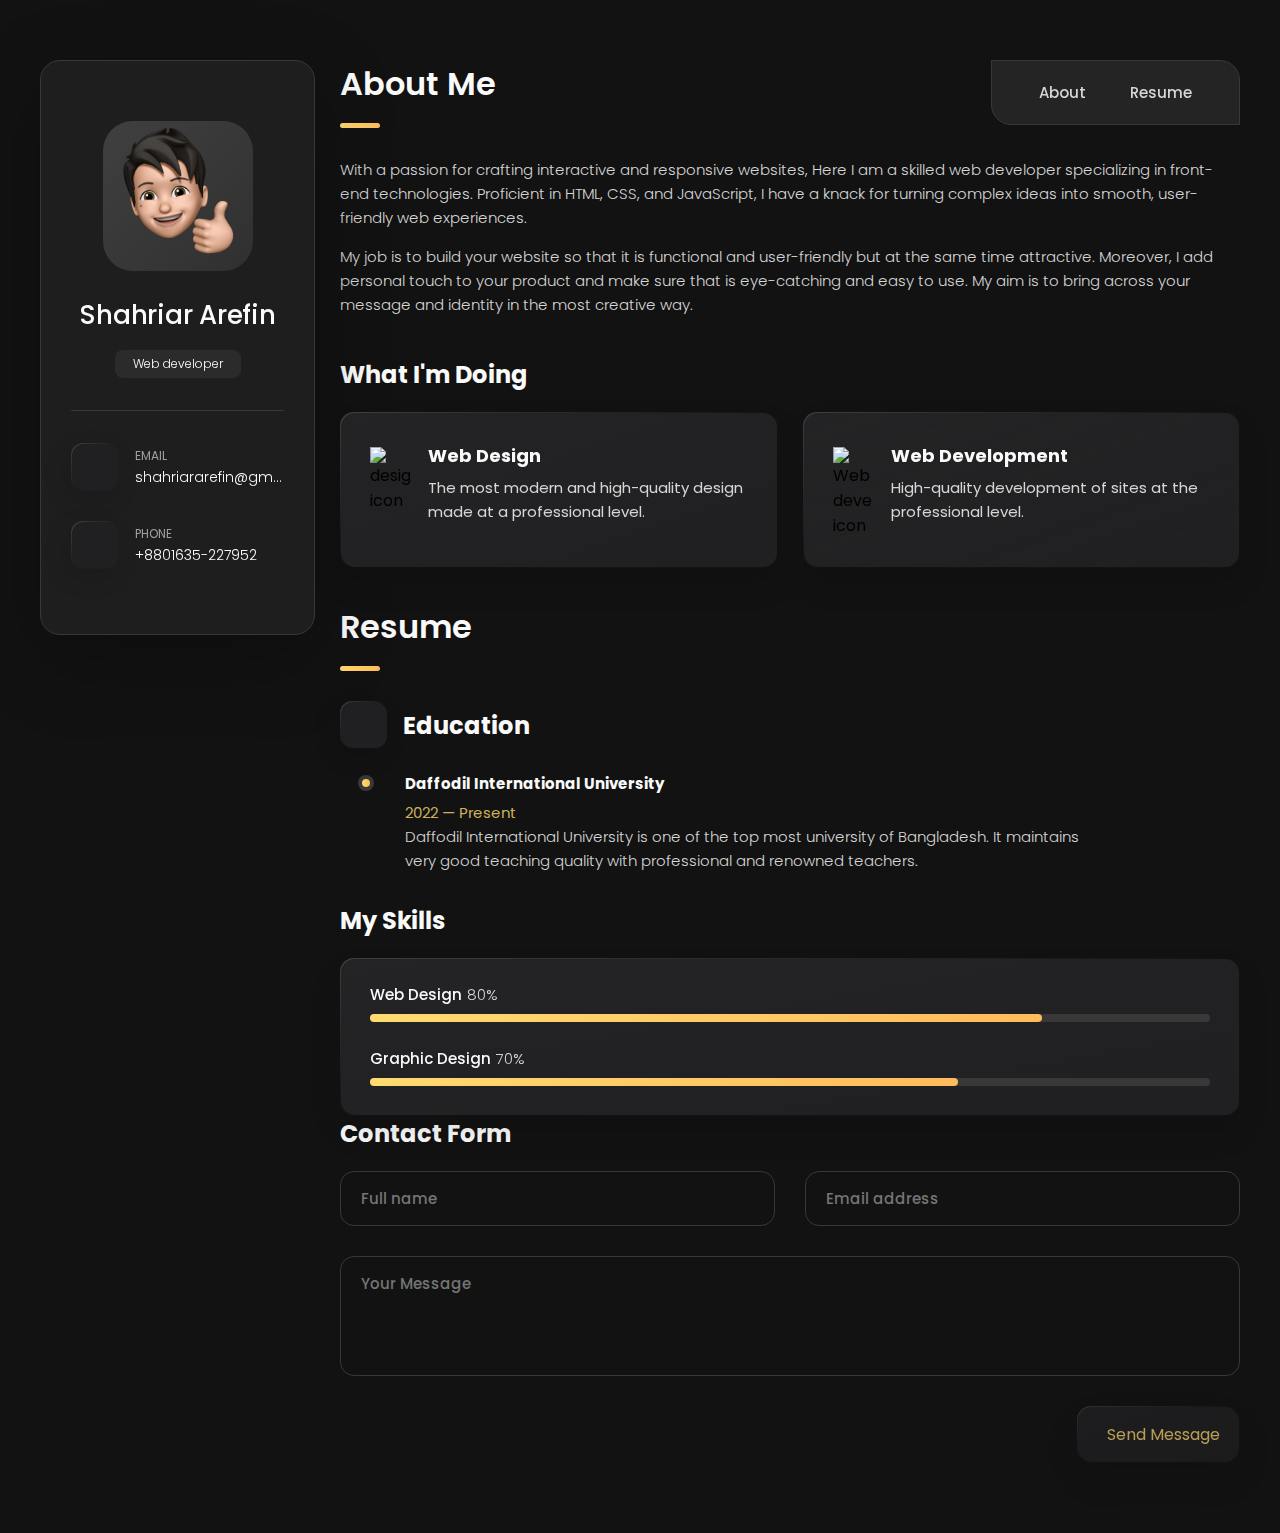
==== index.html @ 4a99fe51 "added buttons" ====
<!DOCTYPE html>
<html lang="en">

<head>
  <meta charset="UTF-8">
  <meta http-equiv="X-UA-Compatible" content="IE=edge">
  <meta name="viewport" content="width=device-width, initial-scale=1.0">
  <title>Shahriar's Portfolio</title>

  <!--
    - favicon
  -->
  <link rel="shortcut icon" href="/assets/images/Image.png" type="image/x-icon">

  <!--
    - custom css link
  -->
  <link rel="stylesheet" href="./assets/css/style.css">

  <!--
    - google font link
  -->
  <link rel="preconnect" href="https://fonts.googleapis.com">
  <link rel="preconnect" href="https://fonts.gstatic.com" crossorigin>
  <link href="https://fonts.googleapis.com/css2?family=Poppins:wght@300;400;500;600&display=swap" rel="stylesheet">
</head>

<body>

  <!--
    - #MAIN
  -->

  <main>

    <!--
      - #SIDEBAR
    -->

    <aside class="sidebar" data-sidebar>

      <div class="sidebar-info">

        <figure class="avatar-box">
          <img src="./assets/images/Image.png" alt="Shahriar" width="80">
        </figure>

        <div class="info-content">
          <h1 class="name" title="Shahriar Arefin">Shahriar Arefin</h1>

          <p class="title">Web developer</p>
        </div>

        <button class="info_more-btn" data-sidebar-btn>
          <span>Show Contacts</span>

          <ion-icon name="chevron-down"></ion-icon>
        </button>

      </div>

      <div class="sidebar-info_more">

        <div class="separator"></div>

        <ul class="contacts-list">

          <li class="contact-item">

            <div class="icon-box">
              <ion-icon name="mail-outline"></ion-icon>
            </div>

            <div class="contact-info">
              <p class="contact-title">Email</p>

              <a href="mailto:shahriararefin@gmail.com" class="contact-link">shahriararefin@gmail.com</a>
            </div>

          </li>

          <li class="contact-item">

            <div class="icon-box">
              <ion-icon name="phone-portrait-outline"></ion-icon>
            </div>

            <div class="contact-info">
              <p class="contact-title">Phone</p>

              <a href="tel:+8801635-227952" class="contact-link">+8801635-227952</a>
            </div>

          </li>
<!-- 
          <li class="contact-item">

            <div class="icon-box">
              <ion-icon name="calendar-outline"></ion-icon>
            </div>

            <div class="contact-info">
              <p class="contact-title">Birthday</p>

              <time datetime="1982-06-23">--- --, ----</time>
            </div>

          </li>

          <li class="contact-item">

            <div class="icon-box">
              <ion-icon name="location-outline"></ion-icon>
            </div>

            <div class="contact-info">
              <p class="contact-title">Location</p>

              <address>Sacramento, California, USA</address>
            </div>

          </li> -->

        </ul>

        <div class="separator"></div>

        <ul class="social-list">

          <li class="social-item">
            <a href="https://www.facebook.com/shahriararefin07" class="social-link">
              <ion-icon name="logo-facebook"></ion-icon>
            </a>
          </li>

          <li class="social-item">
            <a href="https://github.com/shahriararefin" class="social-link">
              <ion-icon name="logo-github"></ion-icon>
            </a>
          </li>

          <li class="social-item">
            <a href="https://www.instagram.com/shahriararefin7/" class="social-link">
              <ion-icon name="logo-instagram"></ion-icon>
            </a>
          </li>

        </ul>

      </div>

    </aside>





    <!--
      - #main-content
    -->

    <div class="main-content">

      <!--
        - #NAVBAR
      -->

      <nav class="navbar">

        <ul class="navbar-list">

          <li class="navbar-item">
            <button class="navbar-link  active" data-nav-link>About</button>
          </li>

          <li class="navbar-item">
            <button class="navbar-link" data-nav-link>Resume</button>
          </li>
<!-- 
          <li class="navbar-item">
            <button class="navbar-link" data-nav-link>Portfolio</button>
          </li> -->
<!-- 
          <li class="navbar-item">
            <button class="navbar-link" data-nav-link>Blog</button>
          </li>

          <li class="navbar-item">
            <button class="navbar-link" data-nav-link>Contact</button>
          </li> -->

        </ul>

      </nav>





      <!--
        - #ABOUT
      -->

      <!-- <article class="about  active" data-page="about"> -->

        <header>
          <h2 class="h2 article-title">About me</h2>
        </header>

        <section class="about-text">
          <p>
            With a passion for crafting interactive and responsive websites, Here I am a skilled web developer 
            specializing in front-end technologies. Proficient in HTML, CSS, and JavaScript, I have a knack for turning complex ideas into smooth, user-friendly web experiences. 
          </p>

          <p>
            My job is to build your website so that it is functional and user-friendly but at the same time attractive.
            Moreover, I
            add personal touch to your product and make sure that is eye-catching and easy to use. My aim is to bring
            across your
            message and identity in the most creative way. 
          </p>
        </section>


        <!--
          - service
        -->

        <section class="service">

          <h3 class="h3 service-title">What i'm doing</h3>

          <ul class="service-list">

            <li class="service-item">

              <div class="service-icon-box">
                <img src="./assets/images/icon-design.svg
                " alt="design icon" width="40">
              </div>

              <div class="service-content-box">
                <h4 class="h4 service-item-title">Web design</h4>

                <p class="service-item-text">
                  The most modern and high-quality design made at a professional level.
                </p>
              </div>

            </li>

            <li class="service-item">

              <div class="service-icon-box">
                <img src="./assets/images/icon-dev.svg" alt="Web development icon" width="40">
              </div>

              <div class="service-content-box">
                <h4 class="h4 service-item-title">Web development</h4>

                <p class="service-item-text">
                  High-quality development of sites at the professional level.
                </p>
              </div>

            </li>
<!-- 
            <li class="service-item">

              <div class="service-icon-box">
                <img src="./assets/images/icon-app.svg" alt="mobile app icon" width="40">
              </div>

              <div class="service-content-box">
                <h4 class="h4 service-item-title">Mobile apps</h4>

                <p class="service-item-text">
                  Professional development of applications for iOS and Android.
                </p>
              </div>

            </li>

            <li class="service-item">

              <div class="service-icon-box">
                <img src="./assets/images/icon-photo.svg" alt="camera icon" width="40">
              </div>

              <div class="service-content-box">
                <h4 class="h4 service-item-title">Photography</h4>

                <p class="service-item-text">
                  I make high-quality photos of any category at a professional level.
                </p>
              </div>

            </li> -->

          </ul>

        </section>


        <!--
          - testimonials
        -->
<!-- 
        <section class="testimonials">

          <h3 class="h3 testimonials-title">Testimonials</h3>

          <ul class="testimonials-list has-scrollbar">

            <li class="testimonials-item">
              <div class="content-card" data-testimonials-item>

                <figure class="testimonials-avatar-box">
                  <img src="./assets/images/avatar-1.png" alt="Daniel lewis" width="60" data-testimonials-avatar>
                </figure>

                <h4 class="h4 testimonials-item-title" data-testimonials-title>Daniel lewis</h4>

                <div class="testimonials-text" data-testimonials-text>
                  <p>
                    Richard was hired to create a corporate identity. We were very pleased with the work done. She has a
                    lot of experience
                    and is very concerned about the needs of client. Lorem ipsum dolor sit amet, ullamcous cididt
                    consectetur adipiscing
                    elit, seds do et eiusmod tempor incididunt ut laborels dolore magnarels alia.
                  </p>
                </div>

              </div>
            </li>

            <li class="testimonials-item">
              <div class="content-card" data-testimonials-item>

                <figure class="testimonials-avatar-box">
                  <img src="./assets/images/avatar-2.png" alt="Jessica miller" width="60" data-testimonials-avatar>
                </figure>

                <h4 class="h4 testimonials-item-title" data-testimonials-title>Jessica miller</h4>

                <div class="testimonials-text" data-testimonials-text>
                  <p>
                    Richard was hired to create a corporate identity. We were very pleased with the work done. She has a
                    lot of experience
                    and is very concerned about the needs of client. Lorem ipsum dolor sit amet, ullamcous cididt
                    consectetur adipiscing
                    elit, seds do et eiusmod tempor incididunt ut laborels dolore magnarels alia.
                  </p>
                </div>

              </div>
            </li>

            <li class="testimonials-item">
              <div class="content-card" data-testimonials-item>

                <figure class="testimonials-avatar-box">
                  <img src="./assets/images/avatar-3.png" alt="Emily evans" width="60" data-testimonials-avatar>
                </figure>

                <h4 class="h4 testimonials-item-title" data-testimonials-title>Emily evans</h4>

                <div class="testimonials-text" data-testimonials-text>
                  <p>
                    Richard was hired to create a corporate identity. We were very pleased with the work done. She has a
                    lot of experience
                    and is very concerned about the needs of client. Lorem ipsum dolor sit amet, ullamcous cididt
                    consectetur adipiscing
                    elit, seds do et eiusmod tempor incididunt ut laborels dolore magnarels alia.
                  </p>
                </div>

              </div>
            </li>

            <li class="testimonials-item">
              <div class="content-card" data-testimonials-item>

                <figure class="testimonials-avatar-box">
                  <img src="./assets/images/avatar-4.png" alt="Henry william" width="60" data-testimonials-avatar>
                </figure>

                <h4 class="h4 testimonials-item-title" data-testimonials-title>Henry william</h4>

                <div class="testimonials-text" data-testimonials-text>
                  <p>
                    Richard was hired to create a corporate identity. We were very pleased with the work done. She has a
                    lot of experience
                    and is very concerned about the needs of client. Lorem ipsum dolor sit amet, ullamcous cididt
                    consectetur adipiscing
                    elit, seds do et eiusmod tempor incididunt ut laborels dolore magnarels alia.
                  </p>
                </div>

              </div>
            </li>

          </ul>

        </section>
 -->

        <!--
          - testimonials modal
        -->
<!-- 
        <div class="modal-container" data-modal-container>

          <div class="overlay" data-overlay></div>

          <section class="testimonials-modal">

            <button class="modal-close-btn" data-modal-close-btn>
              <ion-icon name="close-outline"></ion-icon>
            </button>

            <div class="modal-img-wrapper">
              <figure class="modal-avatar-box">
                <img src="./assets/images/avatar-1.png" alt="Daniel lewis" width="80" data-modal-img>
              </figure>

              <img src="./assets/images/icon-quote.svg" alt="quote icon">
            </div>

            <div class="modal-content">

              <h4 class="h3 modal-title" data-modal-title>Daniel lewis</h4>

              <time datetime="2021-06-14">14 June, 2021</time>

              <div data-modal-text>
                <p>
                  Richard was hired to create a corporate identity. We were very pleased with the work done. She has a
                  lot of experience
                  and is very concerned about the needs of client. Lorem ipsum dolor sit amet, ullamcous cididt
                  consectetur adipiscing
                  elit, seds do et eiusmod tempor incididunt ut laborels dolore magnarels alia.
                </p>
              </div>

            </div>

          </section>

        </div>
 -->

        <!--
          - clients
        -->
<!-- 
        <section class="clients">

          <h3 class="h3 clients-title">Clients</h3>

          <ul class="clients-list has-scrollbar">

            <li class="clients-item">
              <a href="#">
                <img src="./assets/images/logo-1-color.png" alt="client logo">
              </a>
            </li>

            <li class="clients-item">
              <a href="#">
                <img src="./assets/images/logo-2-color.png" alt="client logo">
              </a>
            </li>

            <li class="clients-item">
              <a href="#">
                <img src="./assets/images/logo-3-color.png" alt="client logo">
              </a>
            </li>

            <li class="clients-item">
              <a href="#">
                <img src="./assets/images/logo-4-color.png" alt="client logo">
              </a>
            </li>

            <li class="clients-item">
              <a href="#">
                <img src="./assets/images/logo-5-color.png" alt="client logo">
              </a>
            </li>

            <li class="clients-item">
              <a href="#">
                <img src="./assets/images/logo-6-color.png" alt="client logo">
              </a>
            </li>

          </ul>

        </section> -->

      </article>





      <!--
        - #RESUME
      -->

      <!-- <article class="resume" data-page="resume"> -->

        <header>
          <h2 class="h2 article-title">Resume</h2>
        </header>

        <section class="timeline">

          <div class="title-wrapper">
            <div class="icon-box">
              <ion-icon name="book-outline"></ion-icon>
            </div>

            <h3 class="h3">Education</h3>
          </div>

          <ol class="timeline-list">

            <li class="timeline-item">

              <h4 class="h4 timeline-item-title">Daffodil International University</h4>

              <span>2022 — Present</span>

              <p class="timeline-text">
                Daffodil International University is one of the top most university of Bangladesh. It maintains very good teaching quality with professional and renowned teachers.
              </p>

            </li>
<!-- 
            <li class="timeline-item">

              <h4 class="h4 timeline-item-title">New york academy of art</h4>

              <span>2006 — 2007</span>

              <p class="timeline-text">
                Ratione voluptatem sequi nesciunt, facere quisquams facere menda ossimus, omnis voluptas assumenda est
                omnis..
              </p>

            </li>

            <li class="timeline-item">

              <h4 class="h4 timeline-item-title">High school of art and design</h4>

              <span>2002 — 2004</span>

              <p class="timeline-text">
                Duis aute irure dolor in reprehenderit in voluptate, quila voluptas mag odit aut fugit, sed consequuntur
                magni dolores
                eos.
              </p>

            </li> -->

          </ol>

        </section>
<!-- 
        <section class="timeline">

          <div class="title-wrapper">
            <div class="icon-box">
              <ion-icon name="book-outline"></ion-icon>
            </div>

            <h3 class="h3">Experience</h3>
          </div>

          <ol class="timeline-list">

            <li class="timeline-item">

              <h4 class="h4 timeline-item-title">Web developer</h4>

              <span>2023 — Present</span>

              <p class="timeline-text">
                Nemo enim ipsam voluptatem blanditiis praesentium voluptum delenit atque corrupti, quos dolores et qvuas
                molestias
                exceptur.
              </p>

            </li>

            <li class="timeline-item">

              <h4 class="h4 timeline-item-title">Video Editor</h4>

              <span>2020 — Present</span>

              <p class="timeline-text">
                Nemo enims ipsam voluptatem, blanditiis praesentium voluptum delenit atque corrupti, quos dolores et
                quas molestias
                exceptur.
              </p>

            </li>

            <li class="timeline-item">

              <h4 class="h4 timeline-item-title">Web designer</h4>

              <span>2010 — 2013</span>

              <p class="timeline-text">
                Nemo enims ipsam voluptatem, blanditiis praesentium voluptum delenit atque corrupti, quos dolores et
                quas molestias
                exceptur.
              </p>

            </li>

          </ol>

        </section> -->

        <section class="skill">

          <h3 class="h3 skills-title">My skills</h3>

          <ul class="skills-list content-card">

            <li class="skills-item">

              <div class="title-wrapper">
                <h5 class="h5">Web design</h5>
                <data value="80">80%</data>
              </div>

              <div class="skill-progress-bg">
                <div class="skill-progress-fill" style="width: 80%;"></div>
              </div>

            </li>

            <li class="skills-item">

              <div class="title-wrapper">
                <h5 class="h5">Graphic design</h5>
                <data value="70">70%</data>
              </div>

              <div class="skill-progress-bg">
                <div class="skill-progress-fill" style="width: 70%;"></div>
              </div>

            </li>
<!-- 
            <li class="skills-item">

              <div class="title-wrapper">
                <h5 class="h5">Branding</h5>
                <data value="90">90%</data>
              </div>

              <div class="skill-progress-bg">
                <div class="skill-progress-fill" style="width: 90%;"></div>
              </div>

            </li>

            <li class="skills-item">

              <div class="title-wrapper">
                <h5 class="h5">WordPress</h5>
                <data value="50">50%</data>
              </div>

              <div class="skill-progress-bg">
                <div class="skill-progress-fill" style="width: 50%;"></div>
              </div>

            </li> -->

          </ul>

        </section>

      </article>





      <!--
        - #PORTFOLIO
      -->

      <!-- <article class="portfolio" data-page="portfolio">

        <header>
          <h2 class="h2 article-title">Portfolio</h2>
        </header>

        <section class="projects">

          <ul class="filter-list">

            <li class="filter-item">
              <button class="active" data-filter-btn>All</button>
            </li>

            <li class="filter-item">
              <button data-filter-btn>Web design</button>
            </li>

            <li class="filter-item">
              <button data-filter-btn>Applications</button>
            </li>

            <li class="filter-item">
              <button data-filter-btn>Web development</button>
            </li>

          </ul>

          <div class="filter-select-box">

            <button class="filter-select" data-select>

              <div class="select-value" data-selecct-value>Select category</div>

              <div class="select-icon">
                <ion-icon name="chevron-down"></ion-icon>
              </div>

            </button>

            <ul class="select-list">

              <li class="select-item">
                <button data-select-item>All</button>
              </li>

              <li class="select-item">
                <button data-select-item>Web design</button>
              </li>

              <li class="select-item">
                <button data-select-item>Applications</button>
              </li>

              <li class="select-item">
                <button data-select-item>Web development</button>
              </li>

            </ul>

          </div>

          <ul class="project-list">

            <li class="project-item  active" data-filter-item data-category="web development">
              <a href="#">

                <figure class="project-img">
                  <div class="project-item-icon-box">
                    <ion-icon name="eye-outline"></ion-icon>
                  </div>

                  <img src="./assets/images/project-1.jpg" alt="finance" loading="lazy">
                </figure>

                <h3 class="project-title">Finance</h3>

                <p class="project-category">Web development</p>

              </a>
            </li>

            <li class="project-item  active" data-filter-item data-category="web development">
              <a href="#">

                <figure class="project-img">
                  <div class="project-item-icon-box">
                    <ion-icon name="eye-outline"></ion-icon>
                  </div>

                  <img src="./assets/images/project-2.png" alt="orizon" loading="lazy">
                </figure>

                <h3 class="project-title">Orizon</h3>

                <p class="project-category">Web development</p>

              </a>
            </li>

            <li class="project-item  active" data-filter-item data-category="web design">
              <a href="#">

                <figure class="project-img">
                  <div class="project-item-icon-box">
                    <ion-icon name="eye-outline"></ion-icon>
                  </div>

                  <img src="./assets/images/project-3.jpg" alt="fundo" loading="lazy">
                </figure>

                <h3 class="project-title">Fundo</h3>

                <p class="project-category">Web design</p>

              </a>
            </li>

            <li class="project-item  active" data-filter-item data-category="applications">
              <a href="#">

                <figure class="project-img">
                  <div class="project-item-icon-box">
                    <ion-icon name="eye-outline"></ion-icon>
                  </div>

                  <img src="./assets/images/project-4.png" alt="brawlhalla" loading="lazy">
                </figure>

                <h3 class="project-title">Brawlhalla</h3>

                <p class="project-category">Applications</p>

              </a>
            </li>

            <li class="project-item  active" data-filter-item data-category="web design">
              <a href="#">

                <figure class="project-img">
                  <div class="project-item-icon-box">
                    <ion-icon name="eye-outline"></ion-icon>
                  </div>

                  <img src="./assets/images/project-5.png" alt="dsm." loading="lazy">
                </figure>

                <h3 class="project-title">DSM.</h3>

                <p class="project-category">Web design</p>

              </a>
            </li>

            <li class="project-item  active" data-filter-item data-category="web design">
              <a href="#">

                <figure class="project-img">
                  <div class="project-item-icon-box">
                    <ion-icon name="eye-outline"></ion-icon>
                  </div>

                  <img src="./assets/images/project-6.png" alt="metaspark" loading="lazy">
                </figure>

                <h3 class="project-title">MetaSpark</h3>

                <p class="project-category">Web design</p>

              </a>
            </li>

            <li class="project-item  active" data-filter-item data-category="web development">
              <a href="#">

                <figure class="project-img">
                  <div class="project-item-icon-box">
                    <ion-icon name="eye-outline"></ion-icon>
                  </div>

                  <img src="./assets/images/project-7.png" alt="summary" loading="lazy">
                </figure>

                <h3 class="project-title">Summary</h3>

                <p class="project-category">Web development</p>

              </a>
            </li>

            <li class="project-item  active" data-filter-item data-category="applications">
              <a href="#">

                <figure class="project-img">
                  <div class="project-item-icon-box">
                    <ion-icon name="eye-outline"></ion-icon>
                  </div>

                  <img src="./assets/images/project-8.jpg" alt="task manager" loading="lazy">
                </figure>

                <h3 class="project-title">Task Manager</h3>

                <p class="project-category">Applications</p>

              </a>
            </li>

            <li class="project-item  active" data-filter-item data-category="web development">
              <a href="#">

                <figure class="project-img">
                  <div class="project-item-icon-box">
                    <ion-icon name="eye-outline"></ion-icon>
                  </div>

                  <img src="./assets/images/project-9.png" alt="arrival" loading="lazy">
                </figure>

                <h3 class="project-title">Arrival</h3>

                <p class="project-category">Web development</p>

              </a>
            </li>

          </ul>

        </section>

      </article> -->





      <!--
        - #BLOG
      -->

      <!-- <article class="blog" data-page="blog"> -->

        <!-- <header>
          <h2 class="h2 article-title">Blog</h2>
        </header> -->

        <!-- <section class="blog-posts">

          <ul class="blog-posts-list">

            <li class="blog-post-item">
              <a href="#">

                <figure class="blog-banner-box">
                  <img src="./assets/images/blog-1.jpg" alt="Design conferences in 2022" loading="lazy">
                </figure>

                <div class="blog-content">

                  <div class="blog-meta">
                    <p class="blog-category">Design</p>

                    <span class="dot"></span>

                    <time datetime="2022-02-23">Fab 23, 2022</time>
                  </div>

                  <h3 class="h3 blog-item-title">Design conferences in 2022</h3>

                  <p class="blog-text">
                    Veritatis et quasi architecto beatae vitae dicta sunt, explicabo.
                  </p>

                </div>

              </a>
            </li>

            <li class="blog-post-item">
              <a href="#">

                <figure class="blog-banner-box">
                  <img src="./assets/images/blog-2.jpg" alt="Best fonts every designer" loading="lazy">
                </figure>

                <div class="blog-content">

                  <div class="blog-meta">
                    <p class="blog-category">Design</p>

                    <span class="dot"></span>

                    <time datetime="2022-02-23">Fab 23, 2022</time>
                  </div>

                  <h3 class="h3 blog-item-title">Best fonts every designer</h3>

                  <p class="blog-text">
                    Sed ut perspiciatis, nam libero tempore, cum soluta nobis est eligendi.
                  </p>

                </div>

              </a>
            </li>

            <li class="blog-post-item">
              <a href="#">

                <figure class="blog-banner-box">
                  <img src="./assets/images/blog-3.jpg" alt="Design digest #80" loading="lazy">
                </figure>

                <div class="blog-content">

                  <div class="blog-meta">
                    <p class="blog-category">Design</p>

                    <span class="dot"></span>

                    <time datetime="2022-02-23">Fab 23, 2022</time>
                  </div>

                  <h3 class="h3 blog-item-title">Design digest #80</h3>

                  <p class="blog-text">
                    Excepteur sint occaecat cupidatat no proident, quis nostrum exercitationem ullam corporis suscipit.
                  </p>

                </div>

              </a>
            </li>

            <li class="blog-post-item">
              <a href="#">

                <figure class="blog-banner-box">
                  <img src="./assets/images/blog-4.jpg" alt="UI interactions of the week" loading="lazy">
                </figure>

                <div class="blog-content">

                  <div class="blog-meta">
                    <p class="blog-category">Design</p>

                    <span class="dot"></span>

                    <time datetime="2022-02-23">Fab 23, 2022</time>
                  </div>

                  <h3 class="h3 blog-item-title">UI interactions of the week</h3>

                  <p class="blog-text">
                    Enim ad minim veniam, consectetur adipiscing elit, quis nostrud exercitation ullamco laboris nisi.
                  </p>

                </div>

              </a>
            </li>

            <li class="blog-post-item">
              <a href="#">

                <figure class="blog-banner-box">
                  <img src="./assets/images/blog-5.jpg" alt="The forgotten art of spacing" loading="lazy">
                </figure>

                <div class="blog-content">

                  <div class="blog-meta">
                    <p class="blog-category">Design</p>

                    <span class="dot"></span>

                    <time datetime="2022-02-23">Fab 23, 2022</time>
                  </div>

                  <h3 class="h3 blog-item-title">The forgotten art of spacing</h3>

                  <p class="blog-text">
                    Maxime placeat, sed do eiusmod tempor incididunt ut labore et dolore magna aliqua.
                  </p>

                </div>

              </a>
            </li>

            <li class="blog-post-item">
              <a href="#">

                <figure class="blog-banner-box">
                  <img src="./assets/images/blog-6.jpg" alt="Design digest #79" loading="lazy">
                </figure>

                <div class="blog-content">

                  <div class="blog-meta">
                    <p class="blog-category">Design</p>

                    <span class="dot"></span>

                    <time datetime="2022-02-23">Fab 23, 2022</time>
                  </div>

                  <h3 class="h3 blog-item-title">Design digest #79</h3>

                  <p class="blog-text">
                    Optio cumque nihil impedit uo minus quod maxime placeat, velit esse cillum.
                  </p>

                </div>

              </a>
            </li>

          </ul>

        </section> -->

      <!-- </article> -->





      <!--
        - #CONTACT
      -->

      <!-- <article class="contact" data-page="contact"> -->
      
        <!-- <article class="contact">

        <header>
          <h2 class="h2 article-title">Contact</h2>
        </header> -->

        <!-- <section class="mapbox" data-mapbox> -->
        <!-- <section>
          <figure>
            <iframe
              src="https://www.google.com/maps/embed?pb=!1m18!1m12!1m3!1d199666.5651251294!2d-121.58334177520186!3d38.56165006739519!2m3!1f0!2f0!3f0!3m2!1i1024!2i768!4f13.1!3m3!1m2!1s0x809ac672b28397f9%3A0x921f6aaa74197fdb!2sSacramento%2C%20CA%2C%20USA!5e0!3m2!1sen!2sbd!4v1647608789441!5m2!1sen!2sbd"
              width="400" height="300" loading="lazy"></iframe>
          </figure>
        </section> -->

        <section class="contact-form">

          <h3 class="h3 form-title">Contact Form</h3>

          <!-- <form action="#" class="form" data-form> -->
          <form>

            <div class="input-wrapper">
              <input type="text" name="fullname" class="form-input" placeholder="Full name" required>

              <input type="email" name="email" class="form-input" placeholder="Email address" required >
            </div>

            <textarea name="message" class="form-input" placeholder="Your Message" required></textarea>

            <button class="form-btn" type="submit" disabled data-form-btn>
              <ion-icon name="paper-plane"></ion-icon>
              <span>Send Message</span>
            </button>

          </form>

        </section>

      </article>

    </div>

  </main>






  <!--
    - custom js link
  -->
  <script src="./assets/js/script.js"></script> 

  <!--
    - ionicon link
  -->
  <script type="module" src="https://unpkg.com/ionicons@5.5.2/dist/ionicons/ionicons.esm.js"></script>
  <script nomodule src="https://unpkg.com/ionicons@5.5.2/dist/ionicons/ionicons.js"></script>

</body>

</html>
---- assets/css/style.css ----
/*-----------------------------------*\
  #style.css
\*-----------------------------------*/


/**
 * copyright 2022 @codewithsadee
 */





/*-----------------------------------*\
  #CUSTOM PROPERTY
\*-----------------------------------*/

:root {

  /**
   * colors
   */

  /* gradient */

  --bg-gradient-onyx: linear-gradient(
    to bottom right, 
    hsl(240, 1%, 25%) 3%, 
    hsl(0, 0%, 19%) 97%
  );
  --bg-gradient-jet: linear-gradient(
    to bottom right, 
    hsla(240, 1%, 18%, 0.251) 0%, 
    hsla(240, 2%, 11%, 0) 100%
  ), hsl(240, 2%, 13%);
  --bg-gradient-yellow-1: linear-gradient(
    to bottom right, 
    hsl(45, 100%, 71%) 0%, 
    hsla(36, 100%, 69%, 0) 50%
  );
  --bg-gradient-yellow-2: linear-gradient(
    135deg, 
    hsla(45, 100%, 71%, 0.251) 0%, 
    hsla(35, 100%, 68%, 0) 59.86%
  ), hsl(240, 2%, 13%);
  --border-gradient-onyx: linear-gradient(
    to bottom right, 
    hsl(0, 0%, 25%) 0%, 
    hsla(0, 0%, 25%, 0) 50%
  );
  --text-gradient-yellow: linear-gradient(
    to right, 
    hsl(45, 100%, 72%), 
    hsl(35, 100%, 68%)
  );

  /* solid */

  --jet: hsl(0, 0%, 22%);
  --onyx: hsl(240, 1%, 17%);
  --eerie-black-1: hsl(240, 2%, 13%);
  --eerie-black-2: hsl(240, 2%, 12%);
  --smoky-black: hsl(0, 0%, 7%);
  --white-1: hsl(0, 0%, 100%);
  --white-2: hsl(0, 0%, 98%);
  --orange-yellow-crayola: hsl(45, 100%, 72%);
  --vegas-gold: hsl(45, 54%, 58%);
  --light-gray: hsl(0, 0%, 84%);
  --light-gray-70: hsla(0, 0%, 84%, 0.7);
  --bittersweet-shimmer: hsl(0, 43%, 51%);

  /**
   * typography
   */

  /* font-family */
  --ff-poppins: 'Poppins', sans-serif;

  /* font-size */
  --fs-1: 24px;
  --fs-2: 18px;
  --fs-3: 17px;
  --fs-4: 16px;
  --fs-5: 15px;
  --fs-6: 14px;
  --fs-7: 13px;
  --fs-8: 11px;

  /* font-weight */
  --fw-300: 300;
  --fw-400: 400;
  --fw-500: 500;
  --fw-600: 600;

  /**
   * shadow
   */
  
  --shadow-1: -4px 8px 24px hsla(0, 0%, 0%, 0.25);
  --shadow-2: 0 16px 30px hsla(0, 0%, 0%, 0.25);
  --shadow-3: 0 16px 40px hsla(0, 0%, 0%, 0.25);
  --shadow-4: 0 25px 50px hsla(0, 0%, 0%, 0.15);
  --shadow-5: 0 24px 80px hsla(0, 0%, 0%, 0.25);

  /**
   * transition
   */

  --transition-1: 0.25s ease;
  --transition-2: 0.5s ease-in-out;

}





/*-----------------------------------*\
  #RESET
\*-----------------------------------*/

*, *::before, *::after {
  margin: 0;
  padding: 0;
  box-sizing: border-box;
}

a { text-decoration: none; }

li { list-style: none; }

img, ion-icon, a, button, time, span { display: block; }

button {
  font: inherit;
  background: none;
  border: none;
  text-align: left;
  cursor: pointer;
}

input, textarea {
  display: block;
  width: 100%;
  background: none;
  font: inherit;
}

::selection {
  background: var(--orange-yellow-crayola);
  color: var(--smoky-black);
}

:focus { outline-color: var(--orange-yellow-crayola); }

html { font-family: var(--ff-poppins); }

body { background: var(--smoky-black); }





/*-----------------------------------*\
  #REUSED STYLE
\*-----------------------------------*/

.sidebar,
article {
  background: var(--eerie-black-2);
  border: 1px solid var(--jet);
  border-radius: 20px;
  padding: 15px;
  box-shadow: var(--shadow-1);
  z-index: 1;
}

.separator {
  width: 100%;
  height: 1px;
  background: var(--jet);
  margin: 16px 0;
}

.icon-box {
  position: relative;
  background: var(--border-gradient-onyx);
  width: 30px;
  height: 30px;
  border-radius: 8px;
  display: flex;
  justify-content: center;
  align-items: center;
  font-size: 16px;
  color: var(--orange-yellow-crayola);
  box-shadow: var(--shadow-1);
  z-index: 1;
}

.icon-box::before {
  content: "";
  position: absolute;
  inset: 1px;
  background: var(--eerie-black-1);
  border-radius: inherit;
  z-index: -1;
}

.icon-box ion-icon { --ionicon-stroke-width: 35px; }

article { display: none; }

article.active {
  display: block;
  animation: fade 0.5s ease backwards;
}

@keyframes fade {
  0% { opacity: 0; }
  100% { opacity: 1; }
}

.h2,
.h3,
.h4,
.h5 {
  color: var(--white-2);
  text-transform: capitalize;
}

.h2 { font-size: var(--fs-1); }

.h3 { font-size: var(--fs-2); }

.h4 { font-size: var(--fs-4); }

.h5 {
  font-size: var(--fs-7);
  font-weight: var(--fw-500);
}

.article-title {
  position: relative;
  padding-bottom: 7px;
}

.article-title::after {
  content: "";
  position: absolute;
  bottom: 0;
  left: 0;
  width: 30px;
  height: 3px;
  background: var(--text-gradient-yellow);
  border-radius: 3px;
}

.has-scrollbar::-webkit-scrollbar {
  width: 5px; /* for vertical scrollbar */
  height: 5px; /* for horizontal scrollbar */
}

.has-scrollbar::-webkit-scrollbar-track {
  background: var(--onyx);
  border-radius: 5px;
}

.has-scrollbar::-webkit-scrollbar-thumb {
  background: var(--orange-yellow-crayola);
  border-radius: 5px;
}

.has-scrollbar::-webkit-scrollbar-button { width: 20px; }

.content-card {
  position: relative;
  background: var(--border-gradient-onyx);
  padding: 15px;
  padding-top: 45px;
  border-radius: 14px;
  box-shadow: var(--shadow-2);
  cursor: pointer;
  z-index: 1;
}

.content-card::before {
  content: "";
  position: absolute;
  inset: 1px;
  background: var(--bg-gradient-jet);
  border-radius: inherit;
  z-index: -1;
}





/*-----------------------------------*\
  #MAIN
\*-----------------------------------*/

main {
  margin: 15px 12px;
  margin-bottom: 75px;
  min-width: 259px;
}





/*-----------------------------------*\
  #SIDEBAR
\*-----------------------------------*/

.sidebar {
  margin-bottom: 15px;
  max-height: 112px;
  overflow: hidden;
  transition: var(--transition-2);
}

.sidebar.active { max-height: 405px; }

.sidebar-info {
  position: relative;
  display: flex;
  justify-content: flex-start;
  align-items: center;
  gap: 15px;
}

.avatar-box {
  background: var(--bg-gradient-onyx);
  border-radius: 20px;
}

.info-content .name {
  color: var(--white-2);
  font-size: var(--fs-3);
  font-weight: var(--fw-500);
  letter-spacing: -0.25px;
  margin-bottom: 10px;
}

.info-content .title {
  color: var(--white-1);
  background: var(--onyx);
  font-size: var(--fs-8);
  font-weight: var(--fw-300);
  width: max-content;
  padding: 3px 12px;
  border-radius: 8px;
}

.info_more-btn {
  position: absolute;
  top: -15px;
  right: -15px;
  border-radius: 0 15px;
  font-size: 13px;
  color: var(--orange-yellow-crayola);
  background: var(--border-gradient-onyx);
  padding: 10px;
  box-shadow: var(--shadow-2);
  transition: var(--transition-1);
  z-index: 1;
}

.info_more-btn::before {
  content: "";
  position: absolute;
  inset: 1px;
  border-radius: inherit;
  background: var(--bg-gradient-jet);
  transition: var(--transition-1);
  z-index: -1;
}

.info_more-btn:hover,
.info_more-btn:focus { background: var(--bg-gradient-yellow-1); }

.info_more-btn:hover::before,
.info_more-btn:focus::before { background: var(--bg-gradient-yellow-2); }

.info_more-btn span { display: none; }

.sidebar-info_more {
  opacity: 0;
  visibility: hidden;
  transition: var(--transition-2);
}

.sidebar.active .sidebar-info_more {
  opacity: 1;
  visibility: visible;
}

.contacts-list {
  display: grid;
  grid-template-columns: 1fr;
  gap: 16px;
}

.contact-item {
  min-width: 100%;
  display: flex;
  align-items: center;
  gap: 16px;
}

.contact-info {
  max-width: calc(100% - 46px);
  width: calc(100% - 46px);
}

.contact-title {
  color: var(--light-gray-70);
  font-size: var(--fs-8);
  text-transform: uppercase;
  margin-bottom: 2px;
}

.contact-info :is(.contact-link, time, address) {
  color: var(--white-2);
  font-size: var(--fs-7);
}

.contact-info address { font-style: normal; }

.social-list {
  display: flex;
  justify-content: flex-start;
  align-items: center;
  gap: 15px;
  padding-bottom: 4px;
  padding-left: 7px;
}

.social-item .social-link {
  color: var(--light-gray-70);
  font-size: 18px;
}


.social-item .social-link:hover { color: var(--light-gray); }





/*-----------------------------------*\
  #NAVBAR
\*-----------------------------------*/

.navbar {
  position: fixed;
  bottom: auto;
  left: 0;
  width: 100%;
  background: hsla(240, 1%, 17%, 0.75);
  backdrop-filter: blur(10px);
  border: 1px solid var(--jet);
  border-radius: 12px 12px 0 0;
  box-shadow: var(--shadow-2);
  z-index: 5;
}

.navbar-list {
  display: flex;
  flex-wrap: wrap;
  justify-content: center;
  align-items: center;
  padding: 0 10px;
}

.navbar-link {
  color: var(--light-gray);
  font-size: var(--fs-8);
  padding: 20px 7px;
  transition: color var(--transition-1);
}

.navbar-link:hover,
.navbar-link:focus { color: var(--light-gray-70); }








/*-----------------------------------*\
  #ABOUT
\*-----------------------------------*/

.about .article-title { margin-bottom: 15px; }

.about-text {
  color: var(--light-gray);
  font-size: var(--fs-6);
  font-weight: var(--fw-300);
  line-height: 1.6;
}

.about-text p { margin-bottom: 15px; }



/**
 * #service 
 */

.service { margin-bottom: 35px; }

.service-title { margin-bottom: 20px; }

.service-list {
  display: grid;
  grid-template-columns: 1fr;
  gap: 20px;
}

.service-item {
  position: relative;
  background: var(--border-gradient-onyx);
  padding: 20px;
  border-radius: 14px;
  box-shadow: var(--shadow-2);
  z-index: 1;
}

.service-item::before {
  content: "";
  position: absolute;
  inset: 1px;
  background: var(--bg-gradient-jet);
  border-radius: inherit;
  z-index: -1;
}

.service-icon-box { margin-bottom: 10px; }

.service-icon-box img { margin: auto; }

.service-content-box { text-align: center; }

.service-item-title { margin-bottom: 7px; }

.service-item-text {
  color: var(--light-gray);
  font-size: var(--fs-6);
  font-weight: var(--fw-3);
  line-height: 1.6;
}


/**
 * #testimonials 
 */

.testimonials { margin-bottom: 30px; }

.testimonials-title { margin-bottom: 20px; }

.testimonials-list {
  display: flex;
  justify-content: flex-start;
  align-items: flex-start;
  gap: 15px;
  margin: 0 -15px;
  padding: 25px 15px;
  padding-bottom: 35px;
  overflow-x: auto;
  scroll-behavior: smooth;
  overscroll-behavior-inline: contain;
  scroll-snap-type: inline mandatory;
}

.testimonials-item {
  min-width: 100%;
  scroll-snap-align: center;
}

.testimonials-avatar-box {
  position: absolute;
  top: 0;
  left: 0;
  transform: translate(15px, -25px);
  background: var(--bg-gradient-onyx);
  border-radius: 14px;
  box-shadow: var(--shadow-1);
}

.testimonials-item-title { margin-bottom: 7px; }

.testimonials-text {
  color: var(--light-gray);
  font-size: var(--fs-6);
  font-weight: var(--fw-300);
  line-height: 1.6;
  display: -webkit-box;
  line-clamp: 4;
  -webkit-line-clamp: 4;
  -webkit-box-orient: vertical;
  overflow: hidden;
}


/**
 * #testimonials-modal
 */

.modal-container {
  position: fixed;
  top: 0;
  left: 0;
  width: 100%;
  height: 100%;
  display: flex;
  justify-content: center;
  align-items: center;
  overflow-y: auto;
  overscroll-behavior: contain;
  z-index: 20;
  pointer-events: none;
  visibility: hidden;
}

.modal-container::-webkit-scrollbar { display: none; }

.modal-container.active {
  pointer-events: all;
  visibility: visible;
}

.overlay {
  position: fixed;
  top: 0;
  left: 0;
  width: 100%;
  height: 100vh;
  background: hsl(0, 0%, 5%);
  opacity: 0;
  visibility: hidden;
  pointer-events: none;
  z-index: 1;
  transition: var(--transition-1);
}

.overlay.active {
  opacity: 0.8;
  visibility: visible;
  pointer-events: all;
}

.testimonials-modal {
  background: var(--eerie-black-2);
  position: relative;
  padding: 15px;
  margin: 15px 12px;
  border: 1px solid var(--jet);
  border-radius: 14px;
  box-shadow: var(--shadow-5);
  transform: scale(1.2);
  opacity: 0;
  transition: var(--transition-1);
  z-index: 2;
}

.modal-container.active .testimonials-modal {
  transform: scale(1);
  opacity: 1;
}

.modal-close-btn {
  position: absolute;
  top: 15px;
  right: 15px;
  background: var(--onyx);
  border-radius: 8px;
  width: 32px;
  height: 32px;
  display: flex;
  justify-content: center;
  align-items: center;
  color: var(--white-2);
  font-size: 18px;
  opacity: 0.7;
}

.modal-close-btn:hover,
.modal-close-btn:focus { opacity: 1; }

.modal-close-btn ion-icon { --ionicon-stroke-width: 50px; }

.modal-avatar-box {
  background: var(--bg-gradient-onyx);
  width: max-content;
  border-radius: 14px;
  margin-bottom: 15px;
  box-shadow: var(--shadow-2);
}

.modal-img-wrapper > img { display: none; }

.modal-title { margin-bottom: 4px; }

.modal-content time {
  font-size: var(--fs-6);
  color: var(--light-gray-70);
  font-weight: var(--fw-300);
  margin-bottom: 10px;
}

.modal-content p {
  color: var(--light-gray);
  font-size: var(--fs-6);
  font-weight: var(--fw-300);
  line-height: 1.6;
}


/**
 * #clients 
 */

.clients { margin-bottom: 15px; }

.clients-list {
  display: flex;
  justify-content: flex-start;
  align-items: flex-start;
  gap: 15px;
  margin: 0 -15px;
  padding: 25px;
  padding-bottom: 25px;
  overflow-x: auto;
  scroll-behavior: smooth;
  overscroll-behavior-inline: contain;
  scroll-snap-type: inline mandatory;
  scroll-padding-inline: 25px;
}

.clients-item {
  min-width: 50%;
  scroll-snap-align: start;
}

.clients-item img {
  width: 100%;
  filter: grayscale(1);
  transition: var(--transition-1);
}

.clients-item img:hover { filter: grayscale(0); }





/*-----------------------------------*\
  #RESUME
\*-----------------------------------*/

.article-title { margin-bottom: 30px; }


/**
 * education and experience 
 */

.timeline { margin-bottom: 30px; }

.timeline .title-wrapper {
  display: flex;
  align-items: center;
  gap: 15px;
  margin-bottom: 25px;
}

.timeline-list {
  font-size: var(--fs-6);
  margin-left: 45px;
}

.timeline-item { position: relative; }

.timeline-item:not(:last-child) { margin-bottom: 20px; }

.timeline-item-title {
  font-size: var(--fs-6);
  line-height: 1.3;
  margin-bottom: 7px;
}

.timeline-list span {
  color: var(--vegas-gold);
  font-weight: var(--fw-400);
  line-height: 1.6;
}

.timeline-item:not(:last-child)::before {
  content: "";
  position: absolute;
  top: -25px;
  left: -30px;
  width: 1px;
  height: calc(100% + 50px);
  background: var(--jet);
}

.timeline-item::after {
  content: "";
  position: absolute;
  top: 5px;
  left: -33px;
  height: 6px;
  width: 6px;
  background: var(--text-gradient-yellow);
  border-radius: 50%;
  box-shadow: 0 0 0 4px var(--jet);
}

.timeline-text {
  color: var(--light-gray);
  font-weight: var(--fw-300);
  line-height: 1.6;
}


/**
 * skills 
 */

.skills-title { margin-bottom: 20px; }

.skills-list { padding: 20px; }


.skills-item:not(:last-child) { margin-bottom: 15px; }

.skill .title-wrapper {
  display: flex;
  align-items: center;
  gap: 5px;
  margin-bottom: 8px;
}

.skill .title-wrapper data {
  color: var(--light-gray);
  font-size: var(--fs-7);
  font-weight: var(--fw-300);
}

.skill-progress-bg {
  background: var(--jet);
  width: 100%;
  height: 8px;
  border-radius: 10px;
}

.skill-progress-fill {
  background: var(--text-gradient-yellow);
  height: 100%;
  border-radius: inherit;
}





/*-----------------------------------*\
  #PORTFOLIO
\*-----------------------------------*/

.filter-list { display: none; }

.filter-select-box {
  position: relative;
  margin-bottom: 25px;
}

.filter-select {
  background: var(--eerie-black-2);
  color: var(--light-gray);
  display: flex;
  justify-content: space-between;
  align-items: center;
  width: 100%;
  padding: 12px 16px;
  border: 1px solid var(--jet);
  border-radius: 14px;
  font-size: var(--fs-6);
  font-weight: var(--fw-300);
}

.filter-select.active .select-icon { transform: rotate(0.5turn); }

.select-list {
  background: var(--eerie-black-2);
  position: absolute;
  top: calc(100% + 6px);
  width: 100%;
  padding: 6px;
  border: 1px solid var(--jet);
  border-radius: 14px;
  z-index: 2;
  opacity: 0;
  visibility: hidden;
  pointer-events: none;
  transition: 0.15s ease-in-out;
}

.filter-select.active + .select-list {
  opacity: 1;
  visibility: visible;
  pointer-events: all;
}

.select-item button {
  background: var(--eerie-black-2);
  color: var(--light-gray);
  font-size: var(--fs-6);
  font-weight: var(--fw-300);
  text-transform: capitalize;
  width: 100%;
  padding: 8px 10px;
  border-radius: 8px;
}

.select-item button:hover { --eerie-black-2: hsl(240, 2%, 20%); }

.project-list {
  display: grid;
  grid-template-columns: 1fr;
  gap: 30px;
  margin-bottom: 10px;
}

.project-item { display: none; }

.project-item.active {
  display: block;
  animation: scaleUp 0.25s ease forwards;
}

@keyframes scaleUp {
  0% { transform: scale(0.5); }
  100% { transform: scale(1); }
}

.project-item > a { width: 100%; }

.project-img {
  position: relative;
  width: 100%;
  height: 200px;
  border-radius: 16px;
  overflow: hidden;
  margin-bottom: 15px;
}

.project-img::before {
  content: "";
  position: absolute;
  top: 0;
  left: 0;
  width: 100%;
  height: 100%;
  background: transparent;
  z-index: 1;
  transition: var(--transition-1);
}

.project-item > a:hover .project-img::before { background: hsla(0, 0%, 0%, 0.5); }

.project-item-icon-box {
  --scale: 0.8;

  background: var(--jet);
  color: var(--orange-yellow-crayola);
  position: absolute;
  top: 50%;
  left: 50%;
  transform: translate(-50%, -50%) scale(var(--scale));
  font-size: 20px;
  padding: 18px;
  border-radius: 12px;
  opacity: 0;
  z-index: 1;
  transition: var(--transition-1);
}

.project-item > a:hover .project-item-icon-box {
  --scale: 1;
  opacity: 1;
}

.project-item-icon-box ion-icon { --ionicon-stroke-width: 50px; }

.project-img img {
  width: 100%;
  height: 100%;
  object-fit: cover;
  transition: var(--transition-1);
}

.project-item > a:hover img { transform: scale(1.1); }

.project-title,
.project-category { margin-left: 10px; }

.project-title {
  color: var(--white-2);
  font-size: var(--fs-5);
  font-weight: var(--fw-400);
  text-transform: capitalize;
  line-height: 1.3;
}

.project-category {
  color: var(--light-gray-70);
  font-size: var(--fs-6);
  font-weight: var(--fw-300);
}





/*-----------------------------------*\
  #BLOG
\*-----------------------------------*/

.blog-posts { margin-bottom: 10px; }

.blog-posts-list {
  display: grid;
  grid-template-columns: 1fr;
  gap: 20px;
}

.blog-post-item > a {
  position: relative;
  background: var(--border-gradient-onyx);
  height: 100%;
  box-shadow: var(--shadow-4);
  border-radius: 16px;
  z-index: 1;
}

.blog-post-item > a::before {
  content: "";
  position: absolute;
  inset: 1px;
  border-radius: inherit;
  background: var(--eerie-black-1);
  z-index: -1;
}

.blog-banner-box {
  width: 100%;
  height: 200px;
  border-radius: 12px;
  overflow: hidden;
}

.blog-banner-box img {
  width: 100%;
  height: 100%;
  object-fit: cover;
  transition: var(--transition-1);
}

.blog-post-item > a:hover .blog-banner-box img { transform: scale(1.1); }

.blog-content { padding: 15px; }

.blog-meta {
  display: flex;
  justify-content: flex-start;
  align-items: center;
  gap: 7px;
  margin-bottom: 10px;
}

.blog-meta :is(.blog-category, time) {
  color: var(--light-gray-70);
  font-size: var(--fs-6);
  font-weight: var(--fw-300);
}

.blog-meta .dot {
  background: var(--light-gray-70);
  width: 4px;
  height: 4px;
  border-radius: 4px;
}

.blog-item-title {
  margin-bottom: 10px;
  line-height: 1.3;
  transition: var(--transition-1);
}

.blog-post-item > a:hover .blog-item-title { color: var(--orange-yellow-crayola); }

.blog-text {
  color: var(--light-gray);
  font-size: var(--fs-6);
  font-weight: var(--fw-300);
  line-height: 1.6;
}





/*-----------------------------------*\
  #CONTACT
\*-----------------------------------*/

.mapbox {
  position: relative;
  height: 250px;
  width: 100%;
  border-radius: 16px;
  margin-bottom: 30px;
  border: 1px solid var(--jet);
  overflow: hidden;
}

.mapbox figure { height: 100%; }

.mapbox iframe {
  width: 100%;
  height: 100%;
  border: none;
  filter: grayscale(1) invert(1);
}

.contact-form { margin-bottom: 10px; }

.form-title { margin-bottom: 20px; }

.input-wrapper {
  display: grid;
  grid-template-columns: 1fr;
  gap: 25px;
  margin-bottom: 25px;
}

.form-input {
  color: var(--white-2);
  font-size: var(--fs-6);
  font-weight: var(--fw-400);
  padding: 13px 20px;
  border: 1px solid var(--jet);
  border-radius: 14px;
  outline: none;
}

.form-input::placeholder { font-weight: var(--fw-500); }

.form-input:focus { border-color: var(--orange-yellow-crayola); }

textarea.form-input {
  min-height: 100px;
  height: 120px;
  max-height: 200px;
  resize: vertical;
  margin-bottom: 25px;
}

textarea.form-input::-webkit-resizer { display: none; }

.form-input:focus:invalid { border-color: var(--bittersweet-shimmer); }

.form-btn {
  position: relative;
  width: 100%;
  background: var(--border-gradient-onyx);
  color: var(--orange-yellow-crayola);
  display: flex;
  justify-content: center;
  align-items: center;
  gap: 10px;
  padding: 13px 20px;
  border-radius: 14px;
  font-size: var(--fs-6);
  text-transform: capitalize;
  box-shadow: var(--shadow-3);
  z-index: 1;
  transition: var(--transition-1);
}

.form-btn::before {
  content: "";
  position: absolute;
  inset: 1px;
  background: var(--bg-gradient-jet);
  border-radius: inherit;
  z-index: -1;
  transition: var(--transition-1);
}

.form-btn ion-icon { font-size: 16px; }

.form-btn:hover { background: var(--bg-gradient-yellow-1); }

.form-btn:hover::before { background: var(--bg-gradient-yellow-2); }

.form-btn:disabled {
  opacity: 0.7;
  cursor: not-allowed;
}

.form-btn:disabled:hover { background: var(--border-gradient-onyx); }

.form-btn:disabled:hover::before { background: var(--bg-gradient-jet); }





/*-----------------------------------*\
  #RESPONSIVE
\*-----------------------------------*/

/**
 * responsive larger than 450px screen
 */

@media (min-width: 450px) {

  /**
   * client
   */

  .clients-item { min-width: calc(33.33% - 10px); }



  /**
   * #PORTFOLIO, BLOG 
   */

  .project-img,
  .blog-banner-box { height: auto; }

}





/**
 * responsive larger than 580px screen
 */

@media (min-width: 580px) {

  /**
   * CUSTOM PROPERTY
   */

  :root {

    /**
     * typography
     */

    --fs-1: 32px;
    --fs-2: 24px;
    --fs-3: 26px;
    --fs-4: 18px;
    --fs-6: 15px;
    --fs-7: 15px;
    --fs-8: 12px;

  }



  /**
   * #REUSED STYLE
   */

  .sidebar, article {
    width: 520px;
    margin-inline: auto;
    padding: 30px;
  }

  .article-title {
    font-weight: var(--fw-600);
    padding-bottom: 15px;
  }

  .article-title::after {
    width: 40px;
    height: 5px;
  }

  .icon-box {
    width: 48px;
    height: 48px;
    border-radius: 12px;
    font-size: 18px;
  }



  /**
   * #MAIN
   */

  main {
    margin-top: 60px;
    margin-bottom: 100px;
  }



  /**
   * #SIDEBAR
   */

  .sidebar {
    max-height: 180px;
    margin-bottom: 30px;
  }

  .sidebar.active { max-height: 584px; }

  .sidebar-info { gap: 25px; }

  .avatar-box { border-radius: 30px; }

  .avatar-box img { width: 120px; }

  .info-content .name { margin-bottom: 15px; }

  .info-content .title { padding: 5px 18px; }

  .info_more-btn {
    top: -30px;
    right: -30px;
    padding: 10px 15px;
  }

  .info_more-btn span {
    display: block;
    font-size: var(--fs-8);
  }

  .info_more-btn ion-icon { display: none; }

  .separator { margin: 32px 0; }

  .contacts-list { gap: 20px; }

  .contact-info {
    max-width: calc(100% - 64px);
    width: calc(100% - 64px);
  }



  /**
   * #NAVBAR
   */

  .navbar { 
    border-radius: 20px 20px 0 0;
 
  
  }

  .navbar-list { gap: 20px; }

  .navbar-link { --fs-8: 14px; }



  /**
   * #ABOUT
   */

  .about .article-title { margin-bottom: 20px; }

  .about-text { margin-bottom: 40px; }

  /* service */

  .service-item {
    display: flex;
    justify-content: flex-start;
    align-items: flex-start;
    gap: 18px;
    padding: 30px;
  }

  .service-icon-box {
    margin-bottom: 0;
    margin-top: 5px;
  }

  .service-content-box { text-align: left; }

  /* testimonials */

  .testimonials-title { margin-bottom: 25px; }

  .testimonials-list {
    gap: 30px;
    margin: 0 -30px;
    padding: 30px;
    padding-bottom: 35px;
  }

  .content-card {
    padding: 30px;
    padding-top: 25px;
  }

  .testimonials-avatar-box {
    transform: translate(30px, -30px);
    border-radius: 20px;
  }

  .testimonials-avatar-box img { width: 80px; }

  .testimonials-item-title {
    margin-bottom: 10px;
    margin-left: 95px;
  }

  .testimonials-text {
    line-clamp: 2;
    -webkit-line-clamp: 2;
  }

  /* testimonials modal */

  .modal-container { padding: 20px; }

  .testimonials-modal {
    display: flex;
    justify-content: flex-start;
    align-items: stretch;
    gap: 25px;
    padding: 30px;
    border-radius: 20px;
  }

  .modal-img-wrapper {
    display: flex;
    flex-direction: column;
    align-items: center;
  }

  .modal-avatar-box {
    border-radius: 18px;
    margin-bottom: 0;
  }

  .modal-avatar-box img { width: 65px; }

  .modal-img-wrapper > img {
    display: block;
    flex-grow: 1;
    width: 35px;
  }

  /* clients */

  .clients-list {
    gap: 50px;
    margin: 0 -30px;
    padding: 45px;
    scroll-padding-inline: 45px;
  }

  .clients-item { min-width: calc(33.33% - 35px); }



  /**
   * #RESUME
   */

  .timeline-list { margin-left: 65px; }

  .timeline-item:not(:last-child)::before { left: -40px; }

  .timeline-item::after {
    height: 8px;
    width: 8px;
    left: -43px;
  }

  .skills-item:not(:last-child) { margin-bottom: 25px; }



  /**
   * #PORTFOLIO, BLOG
   */

  .project-img, .blog-banner-box { border-radius: 16px; }

  .blog-posts-list { gap: 30px; }

  .blog-content { padding: 25px; }



  /**
   * #CONTACT
   */

  .mapbox {
    height: 380px;
    border-radius: 18px;
  }

  .input-wrapper {
    gap: 30px;
    margin-bottom: 30px;
  }

  .form-input { padding: 15px 20px; }

  textarea.form-input { margin-bottom: 30px; }

  .form-btn {
    --fs-6: 16px;
    padding: 16px 20px;
  }

  .form-btn ion-icon { font-size: 18px; }

}





/**
 * responsive larger than 768px screen
 */

@media (min-width: 768px) {

  /**
   * REUSED STYLE
   */

  .sidebar, article { width: 700px; }

  .has-scrollbar::-webkit-scrollbar-button { width: 100px; }



  /**
   * SIDEBAR
   */

  .contacts-list {
    grid-template-columns: 1fr 1fr;
    gap: 30px 15px;
  }



  /**
   * NAVBAR
   */

  .navbar-link { --fs-8: 15px; }



  /**
   * ABOUT
   */

  /* testimonials modal */

  .testimonials-modal {
    gap: 35px;
    max-width: 680px;
  }

  .modal-avatar-box img { width: 80px; }



  /**
   * PORTFOLIO
   */

  .article-title { padding-bottom: 20px; }

  .filter-select-box { display: none; }

  .filter-list {
    display: flex;
    justify-content: flex-start;
    align-items: center;
    gap: 25px;
    padding-left: 5px;
    margin-bottom: 30px;
  }

  .filter-item button {
    color: var(--light-gray);
    font-size: var(--fs-5);
    transition: var(--transition-1);
  }

  .filter-item button:hover { color: var(--light-gray-70); }

  .filter-item button.active { color: var(--orange-yellow-crayola); }

  /* portfolio and blog grid */

  .project-list, .blog-posts-list { grid-template-columns: 1fr 1fr; }



  /**
   * CONTACT
   */

  .input-wrapper { grid-template-columns: 1fr 1fr; }

  .form-btn {
    width: max-content;
    margin-left: auto;
  }
  
}





/**
 * responsive larger than 1024px screen
 */

@media (min-width: 1024px) {

  /**
   * CUSTOM PROPERTY
   */

  :root {

    /**
    * shadow
    */

    --shadow-1: -4px 8px 24px hsla(0, 0%, 0%, 0.125);
    --shadow-2: 0 16px 30px hsla(0, 0%, 0%, 0.125);
    --shadow-3: 0 16px 40px hsla(0, 0%, 0%, 0.125);

  }



  /**
   * REUSED STYLE
   */

  .sidebar, article {
    width: 950px;
    box-shadow: var(--shadow-5);
  }



  /**
   * MAIN 
   */

  main { margin-bottom: 60px; }

  .main-content {
    position: relative;
    width: max-content;
    margin: auto;
  }



  /**
   * NAVBAR
   */

  .navbar {
    position: absolute;
    bottom: auto;
    top: 0;
    left: auto;
    right: 0;
    width: max-content;
    border-radius: 0 20px;
    padding: 0 20px;
    box-shadow: none;
  }

  .navbar-list {
    gap: 30px;
    padding: 0 20px;
  }

  .navbar-link { font-weight: var(--fw-500); }



  /**
   * ABOUT
   */

  /* service */

  .service-list {
    grid-template-columns: 1fr 1fr;
    gap: 20px 25px;
  }

  /* testimonials */

  .testimonials-item { min-width: calc(50% - 15px); }

  /* clients */

  .clients-item { min-width: calc(25% - 38px); }



  /**
   * PORTFOLIO
   */

  .project-list { grid-template-columns: repeat(3, 1fr); }



  /**
   * BLOG
   */

  .blog-banner-box { height: 230px; }

}





/**
 * responsive larger than 1250px screen
 */

@media (min-width: 1250px) {

  /**
   * RESET
   */

  body::-webkit-scrollbar { width: 20px; }

  body::-webkit-scrollbar-track { background: var(--smoky-black); }

  body::-webkit-scrollbar-thumb {
    border: 5px solid var(--smoky-black);
    background: hsla(0, 0%, 100%, 0.1);
    border-radius: 20px;
    box-shadow: inset 1px 1px 0 hsla(0, 0%, 100%, 0.11),
                inset -1px -1px 0 hsla(0, 0%, 100%, 0.11);
  }

  body::-webkit-scrollbar-thumb:hover { background: hsla(0, 0%, 100%, 0.15); }

  body::-webkit-scrollbar-button { height: 60px; }



  /**
   * REUSED STYLE
   */

  .sidebar, article { width: auto; }

  article { min-height: 100%; }



  /**
   * MAIN
   */

  main {
    max-width: 1200px;
    margin-inline: auto;
    display: flex;
    justify-content: center;
    align-items: stretch;
    gap: 25px;
  }

  .main-content {
    min-width: 75%;
    width: 75%;
    margin: 0;
  }



  /**
   * SIDEBAR
   */

  .sidebar {
    position: sticky;
    top: 60px;
    max-height: max-content;
    height: 100%;
    margin-bottom: 0;
    padding-top: 60px;
    z-index: 1;
  }

  .sidebar-info { flex-direction: column; }

  .avatar-box img { width: 150px; }

  .info-content .name {
    white-space: nowrap;
    text-align: center;
  }

  .info-content .title { margin: auto; }

  .info_more-btn { display: none; }

  .sidebar-info_more {
    opacity: 1;
    visibility: visible;
  }

  .contacts-list { grid-template-columns: 1fr; }

  .contact-info :is(.contact-link) {
    white-space: nowrap;
    overflow: hidden;
    text-overflow: ellipsis;
  }

  .contact-info :is(.contact-link, time, address) {
    --fs-7: 14px;
    font-weight: var(--fw-300);
  }

  .separator:last-of-type {
    margin: 15px 0;
    opacity: 0;
  }

  .social-list { justify-content: center; }



  /**
	 * RESUME
	 */

  .timeline-text { max-width: 700px; }

}
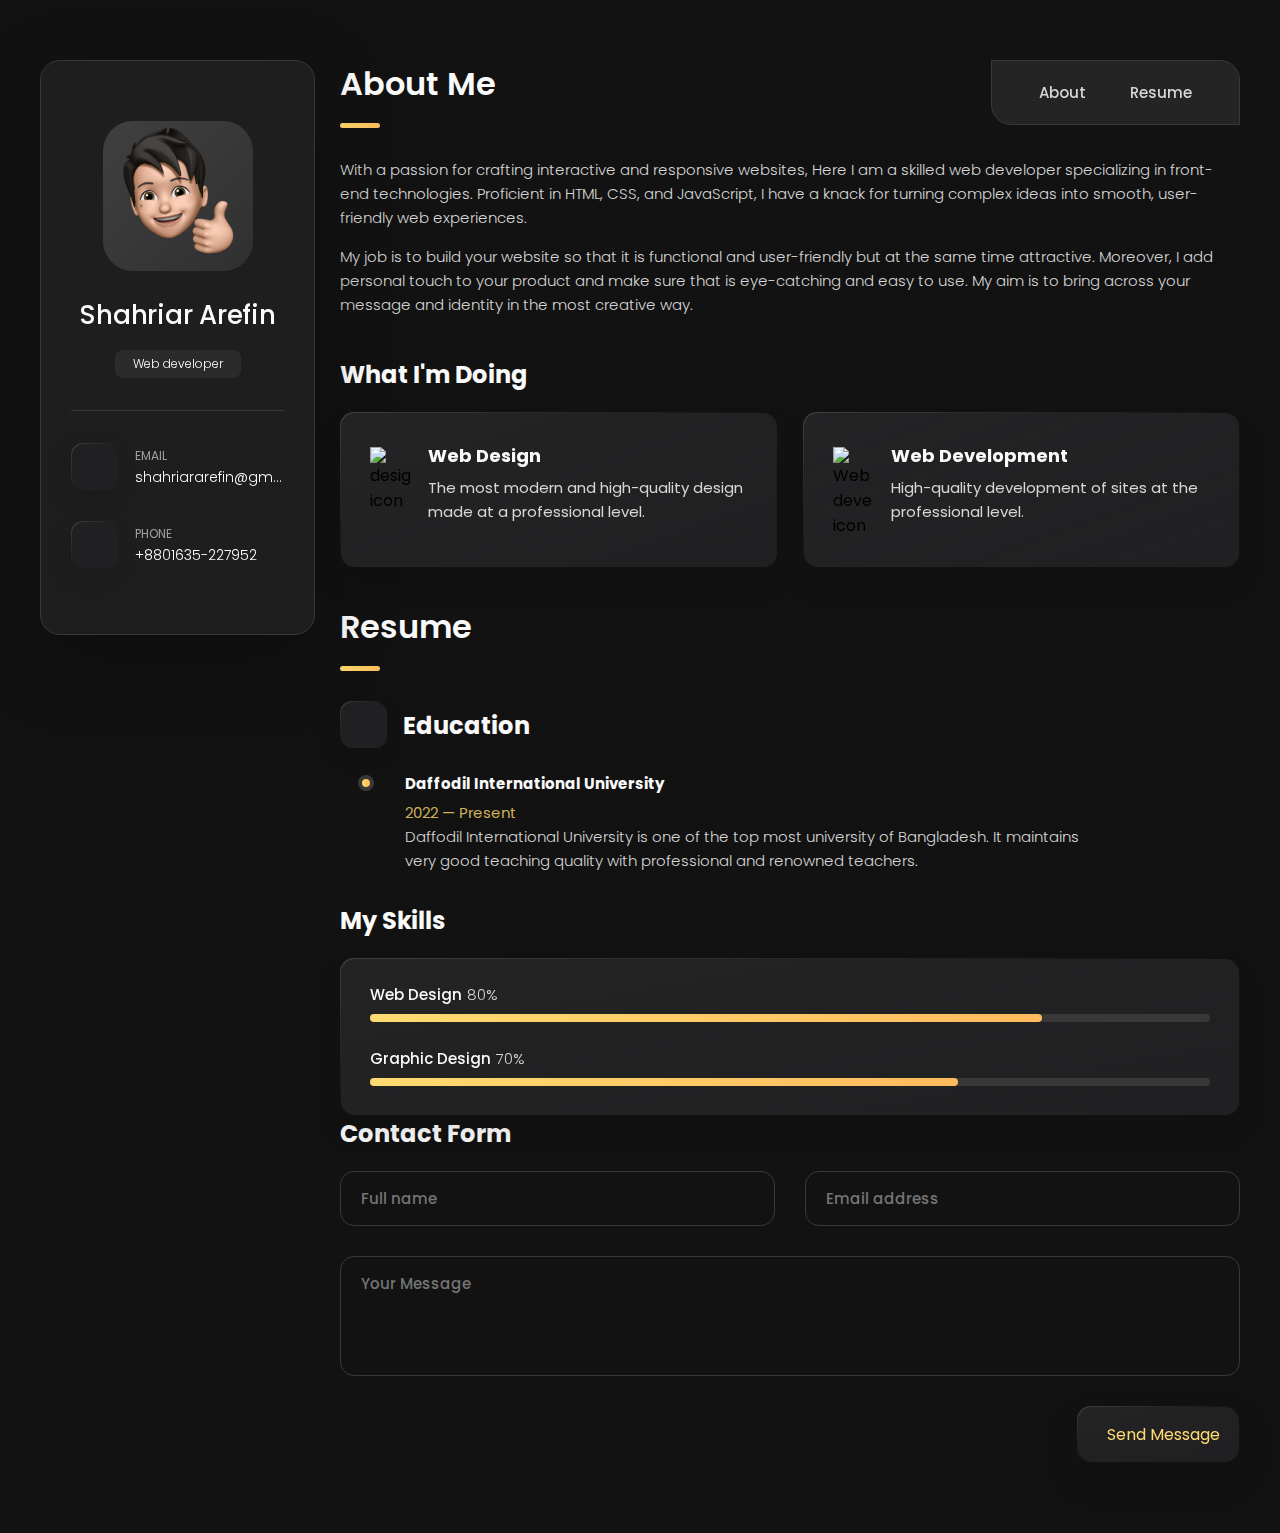
==== commit 0295e635: "." ====
--- a/index.html
+++ b/index.html
@@ -92,34 +92,7 @@
             </div>
 
           </li>
-<!-- 
-          <li class="contact-item">
-
-            <div class="icon-box">
-              <ion-icon name="calendar-outline"></ion-icon>
-            </div>
-
-            <div class="contact-info">
-              <p class="contact-title">Birthday</p>
-
-              <time datetime="1982-06-23">--- --, ----</time>
-            </div>
-
-          </li>
-
-          <li class="contact-item">
-
-            <div class="icon-box">
-              <ion-icon name="location-outline"></ion-icon>
-            </div>
-
-            <div class="contact-info">
-              <p class="contact-title">Location</p>
-
-              <address>Sacramento, California, USA</address>
-            </div>
-
-          </li> -->
+
 
         </ul>
 
@@ -176,18 +149,6 @@
           <li class="navbar-item">
             <button class="navbar-link" data-nav-link>Resume</button>
           </li>
-<!-- 
-          <li class="navbar-item">
-            <button class="navbar-link" data-nav-link>Portfolio</button>
-          </li> -->
-<!-- 
-          <li class="navbar-item">
-            <button class="navbar-link" data-nav-link>Blog</button>
-          </li>
-
-          <li class="navbar-item">
-            <button class="navbar-link" data-nav-link>Contact</button>
-          </li> -->
 
         </ul>
 
@@ -265,242 +226,14 @@
               </div>
 
             </li>
-<!-- 
-            <li class="service-item">
-
-              <div class="service-icon-box">
-                <img src="./assets/images/icon-app.svg" alt="mobile app icon" width="40">
-              </div>
-
-              <div class="service-content-box">
-                <h4 class="h4 service-item-title">Mobile apps</h4>
-
-                <p class="service-item-text">
-                  Professional development of applications for iOS and Android.
-                </p>
-              </div>
-
-            </li>
-
-            <li class="service-item">
-
-              <div class="service-icon-box">
-                <img src="./assets/images/icon-photo.svg" alt="camera icon" width="40">
-              </div>
-
-              <div class="service-content-box">
-                <h4 class="h4 service-item-title">Photography</h4>
-
-                <p class="service-item-text">
-                  I make high-quality photos of any category at a professional level.
-                </p>
-              </div>
-
-            </li> -->
+
 
           </ul>
 
         </section>
 
 
-        <!--
-          - testimonials
-        -->
-<!-- 
-        <section class="testimonials">
-
-          <h3 class="h3 testimonials-title">Testimonials</h3>
-
-          <ul class="testimonials-list has-scrollbar">
-
-            <li class="testimonials-item">
-              <div class="content-card" data-testimonials-item>
-
-                <figure class="testimonials-avatar-box">
-                  <img src="./assets/images/avatar-1.png" alt="Daniel lewis" width="60" data-testimonials-avatar>
-                </figure>
-
-                <h4 class="h4 testimonials-item-title" data-testimonials-title>Daniel lewis</h4>
-
-                <div class="testimonials-text" data-testimonials-text>
-                  <p>
-                    Richard was hired to create a corporate identity. We were very pleased with the work done. She has a
-                    lot of experience
-                    and is very concerned about the needs of client. Lorem ipsum dolor sit amet, ullamcous cididt
-                    consectetur adipiscing
-                    elit, seds do et eiusmod tempor incididunt ut laborels dolore magnarels alia.
-                  </p>
-                </div>
-
-              </div>
-            </li>
-
-            <li class="testimonials-item">
-              <div class="content-card" data-testimonials-item>
-
-                <figure class="testimonials-avatar-box">
-                  <img src="./assets/images/avatar-2.png" alt="Jessica miller" width="60" data-testimonials-avatar>
-                </figure>
-
-                <h4 class="h4 testimonials-item-title" data-testimonials-title>Jessica miller</h4>
-
-                <div class="testimonials-text" data-testimonials-text>
-                  <p>
-                    Richard was hired to create a corporate identity. We were very pleased with the work done. She has a
-                    lot of experience
-                    and is very concerned about the needs of client. Lorem ipsum dolor sit amet, ullamcous cididt
-                    consectetur adipiscing
-                    elit, seds do et eiusmod tempor incididunt ut laborels dolore magnarels alia.
-                  </p>
-                </div>
-
-              </div>
-            </li>
-
-            <li class="testimonials-item">
-              <div class="content-card" data-testimonials-item>
-
-                <figure class="testimonials-avatar-box">
-                  <img src="./assets/images/avatar-3.png" alt="Emily evans" width="60" data-testimonials-avatar>
-                </figure>
-
-                <h4 class="h4 testimonials-item-title" data-testimonials-title>Emily evans</h4>
-
-                <div class="testimonials-text" data-testimonials-text>
-                  <p>
-                    Richard was hired to create a corporate identity. We were very pleased with the work done. She has a
-                    lot of experience
-                    and is very concerned about the needs of client. Lorem ipsum dolor sit amet, ullamcous cididt
-                    consectetur adipiscing
-                    elit, seds do et eiusmod tempor incididunt ut laborels dolore magnarels alia.
-                  </p>
-                </div>
-
-              </div>
-            </li>
-
-            <li class="testimonials-item">
-              <div class="content-card" data-testimonials-item>
-
-                <figure class="testimonials-avatar-box">
-                  <img src="./assets/images/avatar-4.png" alt="Henry william" width="60" data-testimonials-avatar>
-                </figure>
-
-                <h4 class="h4 testimonials-item-title" data-testimonials-title>Henry william</h4>
-
-                <div class="testimonials-text" data-testimonials-text>
-                  <p>
-                    Richard was hired to create a corporate identity. We were very pleased with the work done. She has a
-                    lot of experience
-                    and is very concerned about the needs of client. Lorem ipsum dolor sit amet, ullamcous cididt
-                    consectetur adipiscing
-                    elit, seds do et eiusmod tempor incididunt ut laborels dolore magnarels alia.
-                  </p>
-                </div>
-
-              </div>
-            </li>
-
-          </ul>
-
-        </section>
- -->
-
-        <!--
-          - testimonials modal
-        -->
-<!-- 
-        <div class="modal-container" data-modal-container>
-
-          <div class="overlay" data-overlay></div>
-
-          <section class="testimonials-modal">
-
-            <button class="modal-close-btn" data-modal-close-btn>
-              <ion-icon name="close-outline"></ion-icon>
-            </button>
-
-            <div class="modal-img-wrapper">
-              <figure class="modal-avatar-box">
-                <img src="./assets/images/avatar-1.png" alt="Daniel lewis" width="80" data-modal-img>
-              </figure>
-
-              <img src="./assets/images/icon-quote.svg" alt="quote icon">
-            </div>
-
-            <div class="modal-content">
-
-              <h4 class="h3 modal-title" data-modal-title>Daniel lewis</h4>
-
-              <time datetime="2021-06-14">14 June, 2021</time>
-
-              <div data-modal-text>
-                <p>
-                  Richard was hired to create a corporate identity. We were very pleased with the work done. She has a
-                  lot of experience
-                  and is very concerned about the needs of client. Lorem ipsum dolor sit amet, ullamcous cididt
-                  consectetur adipiscing
-                  elit, seds do et eiusmod tempor incididunt ut laborels dolore magnarels alia.
-                </p>
-              </div>
-
-            </div>
-
-          </section>
-
-        </div>
- -->
-
-        <!--
-          - clients
-        -->
-<!-- 
-        <section class="clients">
-
-          <h3 class="h3 clients-title">Clients</h3>
-
-          <ul class="clients-list has-scrollbar">
-
-            <li class="clients-item">
-              <a href="#">
-                <img src="./assets/images/logo-1-color.png" alt="client logo">
-              </a>
-            </li>
-
-            <li class="clients-item">
-              <a href="#">
-                <img src="./assets/images/logo-2-color.png" alt="client logo">
-              </a>
-            </li>
-
-            <li class="clients-item">
-              <a href="#">
-                <img src="./assets/images/logo-3-color.png" alt="client logo">
-              </a>
-            </li>
-
-            <li class="clients-item">
-              <a href="#">
-                <img src="./assets/images/logo-4-color.png" alt="client logo">
-              </a>
-            </li>
-
-            <li class="clients-item">
-              <a href="#">
-                <img src="./assets/images/logo-5-color.png" alt="client logo">
-              </a>
-            </li>
-
-            <li class="clients-item">
-              <a href="#">
-                <img src="./assets/images/logo-6-color.png" alt="client logo">
-              </a>
-            </li>
-
-          </ul>
-
-        </section> -->
-
+     
       </article>
 
 
@@ -540,95 +273,11 @@
               </p>
 
             </li>
-<!-- 
-            <li class="timeline-item">
-
-              <h4 class="h4 timeline-item-title">New york academy of art</h4>
-
-              <span>2006 — 2007</span>
-
-              <p class="timeline-text">
-                Ratione voluptatem sequi nesciunt, facere quisquams facere menda ossimus, omnis voluptas assumenda est
-                omnis..
-              </p>
-
-            </li>
-
-            <li class="timeline-item">
-
-              <h4 class="h4 timeline-item-title">High school of art and design</h4>
-
-              <span>2002 — 2004</span>
-
-              <p class="timeline-text">
-                Duis aute irure dolor in reprehenderit in voluptate, quila voluptas mag odit aut fugit, sed consequuntur
-                magni dolores
-                eos.
-              </p>
-
-            </li> -->
 
           </ol>
 
         </section>
-<!-- 
-        <section class="timeline">
-
-          <div class="title-wrapper">
-            <div class="icon-box">
-              <ion-icon name="book-outline"></ion-icon>
-            </div>
-
-            <h3 class="h3">Experience</h3>
-          </div>
-
-          <ol class="timeline-list">
-
-            <li class="timeline-item">
-
-              <h4 class="h4 timeline-item-title">Web developer</h4>
-
-              <span>2023 — Present</span>
-
-              <p class="timeline-text">
-                Nemo enim ipsam voluptatem blanditiis praesentium voluptum delenit atque corrupti, quos dolores et qvuas
-                molestias
-                exceptur.
-              </p>
-
-            </li>
-
-            <li class="timeline-item">
-
-              <h4 class="h4 timeline-item-title">Video Editor</h4>
-
-              <span>2020 — Present</span>
-
-              <p class="timeline-text">
-                Nemo enims ipsam voluptatem, blanditiis praesentium voluptum delenit atque corrupti, quos dolores et
-                quas molestias
-                exceptur.
-              </p>
-
-            </li>
-
-            <li class="timeline-item">
-
-              <h4 class="h4 timeline-item-title">Web designer</h4>
-
-              <span>2010 — 2013</span>
-
-              <p class="timeline-text">
-                Nemo enims ipsam voluptatem, blanditiis praesentium voluptum delenit atque corrupti, quos dolores et
-                quas molestias
-                exceptur.
-              </p>
-
-            </li>
-
-          </ol>
-
-        </section> -->
+
 
         <section class="skill">
 
@@ -661,32 +310,6 @@
               </div>
 
             </li>
-<!-- 
-            <li class="skills-item">
-
-              <div class="title-wrapper">
-                <h5 class="h5">Branding</h5>
-                <data value="90">90%</data>
-              </div>
-
-              <div class="skill-progress-bg">
-                <div class="skill-progress-fill" style="width: 90%;"></div>
-              </div>
-
-            </li>
-
-            <li class="skills-item">
-
-              <div class="title-wrapper">
-                <h5 class="h5">WordPress</h5>
-                <data value="50">50%</data>
-              </div>
-
-              <div class="skill-progress-bg">
-                <div class="skill-progress-fill" style="width: 50%;"></div>
-              </div>
-
-            </li> -->
 
           </ul>
 
@@ -698,458 +321,6 @@
 
 
 
-      <!--
-        - #PORTFOLIO
-      -->
-
-      <!-- <article class="portfolio" data-page="portfolio">
-
-        <header>
-          <h2 class="h2 article-title">Portfolio</h2>
-        </header>
-
-        <section class="projects">
-
-          <ul class="filter-list">
-
-            <li class="filter-item">
-              <button class="active" data-filter-btn>All</button>
-            </li>
-
-            <li class="filter-item">
-              <button data-filter-btn>Web design</button>
-            </li>
-
-            <li class="filter-item">
-              <button data-filter-btn>Applications</button>
-            </li>
-
-            <li class="filter-item">
-              <button data-filter-btn>Web development</button>
-            </li>
-
-          </ul>
-
-          <div class="filter-select-box">
-
-            <button class="filter-select" data-select>
-
-              <div class="select-value" data-selecct-value>Select category</div>
-
-              <div class="select-icon">
-                <ion-icon name="chevron-down"></ion-icon>
-              </div>
-
-            </button>
-
-            <ul class="select-list">
-
-              <li class="select-item">
-                <button data-select-item>All</button>
-              </li>
-
-              <li class="select-item">
-                <button data-select-item>Web design</button>
-              </li>
-
-              <li class="select-item">
-                <button data-select-item>Applications</button>
-              </li>
-
-              <li class="select-item">
-                <button data-select-item>Web development</button>
-              </li>
-
-            </ul>
-
-          </div>
-
-          <ul class="project-list">
-
-            <li class="project-item  active" data-filter-item data-category="web development">
-              <a href="#">
-
-                <figure class="project-img">
-                  <div class="project-item-icon-box">
-                    <ion-icon name="eye-outline"></ion-icon>
-                  </div>
-
-                  <img src="./assets/images/project-1.jpg" alt="finance" loading="lazy">
-                </figure>
-
-                <h3 class="project-title">Finance</h3>
-
-                <p class="project-category">Web development</p>
-
-              </a>
-            </li>
-
-            <li class="project-item  active" data-filter-item data-category="web development">
-              <a href="#">
-
-                <figure class="project-img">
-                  <div class="project-item-icon-box">
-                    <ion-icon name="eye-outline"></ion-icon>
-                  </div>
-
-                  <img src="./assets/images/project-2.png" alt="orizon" loading="lazy">
-                </figure>
-
-                <h3 class="project-title">Orizon</h3>
-
-                <p class="project-category">Web development</p>
-
-              </a>
-            </li>
-
-            <li class="project-item  active" data-filter-item data-category="web design">
-              <a href="#">
-
-                <figure class="project-img">
-                  <div class="project-item-icon-box">
-                    <ion-icon name="eye-outline"></ion-icon>
-                  </div>
-
-                  <img src="./assets/images/project-3.jpg" alt="fundo" loading="lazy">
-                </figure>
-
-                <h3 class="project-title">Fundo</h3>
-
-                <p class="project-category">Web design</p>
-
-              </a>
-            </li>
-
-            <li class="project-item  active" data-filter-item data-category="applications">
-              <a href="#">
-
-                <figure class="project-img">
-                  <div class="project-item-icon-box">
-                    <ion-icon name="eye-outline"></ion-icon>
-                  </div>
-
-                  <img src="./assets/images/project-4.png" alt="brawlhalla" loading="lazy">
-                </figure>
-
-                <h3 class="project-title">Brawlhalla</h3>
-
-                <p class="project-category">Applications</p>
-
-              </a>
-            </li>
-
-            <li class="project-item  active" data-filter-item data-category="web design">
-              <a href="#">
-
-                <figure class="project-img">
-                  <div class="project-item-icon-box">
-                    <ion-icon name="eye-outline"></ion-icon>
-                  </div>
-
-                  <img src="./assets/images/project-5.png" alt="dsm." loading="lazy">
-                </figure>
-
-                <h3 class="project-title">DSM.</h3>
-
-                <p class="project-category">Web design</p>
-
-              </a>
-            </li>
-
-            <li class="project-item  active" data-filter-item data-category="web design">
-              <a href="#">
-
-                <figure class="project-img">
-                  <div class="project-item-icon-box">
-                    <ion-icon name="eye-outline"></ion-icon>
-                  </div>
-
-                  <img src="./assets/images/project-6.png" alt="metaspark" loading="lazy">
-                </figure>
-
-                <h3 class="project-title">MetaSpark</h3>
-
-                <p class="project-category">Web design</p>
-
-              </a>
-            </li>
-
-            <li class="project-item  active" data-filter-item data-category="web development">
-              <a href="#">
-
-                <figure class="project-img">
-                  <div class="project-item-icon-box">
-                    <ion-icon name="eye-outline"></ion-icon>
-                  </div>
-
-                  <img src="./assets/images/project-7.png" alt="summary" loading="lazy">
-                </figure>
-
-                <h3 class="project-title">Summary</h3>
-
-                <p class="project-category">Web development</p>
-
-              </a>
-            </li>
-
-            <li class="project-item  active" data-filter-item data-category="applications">
-              <a href="#">
-
-                <figure class="project-img">
-                  <div class="project-item-icon-box">
-                    <ion-icon name="eye-outline"></ion-icon>
-                  </div>
-
-                  <img src="./assets/images/project-8.jpg" alt="task manager" loading="lazy">
-                </figure>
-
-                <h3 class="project-title">Task Manager</h3>
-
-                <p class="project-category">Applications</p>
-
-              </a>
-            </li>
-
-            <li class="project-item  active" data-filter-item data-category="web development">
-              <a href="#">
-
-                <figure class="project-img">
-                  <div class="project-item-icon-box">
-                    <ion-icon name="eye-outline"></ion-icon>
-                  </div>
-
-                  <img src="./assets/images/project-9.png" alt="arrival" loading="lazy">
-                </figure>
-
-                <h3 class="project-title">Arrival</h3>
-
-                <p class="project-category">Web development</p>
-
-              </a>
-            </li>
-
-          </ul>
-
-        </section>
-
-      </article> -->
-
-
-
-
-
-      <!--
-        - #BLOG
-      -->
-
-      <!-- <article class="blog" data-page="blog"> -->
-
-        <!-- <header>
-          <h2 class="h2 article-title">Blog</h2>
-        </header> -->
-
-        <!-- <section class="blog-posts">
-
-          <ul class="blog-posts-list">
-
-            <li class="blog-post-item">
-              <a href="#">
-
-                <figure class="blog-banner-box">
-                  <img src="./assets/images/blog-1.jpg" alt="Design conferences in 2022" loading="lazy">
-                </figure>
-
-                <div class="blog-content">
-
-                  <div class="blog-meta">
-                    <p class="blog-category">Design</p>
-
-                    <span class="dot"></span>
-
-                    <time datetime="2022-02-23">Fab 23, 2022</time>
-                  </div>
-
-                  <h3 class="h3 blog-item-title">Design conferences in 2022</h3>
-
-                  <p class="blog-text">
-                    Veritatis et quasi architecto beatae vitae dicta sunt, explicabo.
-                  </p>
-
-                </div>
-
-              </a>
-            </li>
-
-            <li class="blog-post-item">
-              <a href="#">
-
-                <figure class="blog-banner-box">
-                  <img src="./assets/images/blog-2.jpg" alt="Best fonts every designer" loading="lazy">
-                </figure>
-
-                <div class="blog-content">
-
-                  <div class="blog-meta">
-                    <p class="blog-category">Design</p>
-
-                    <span class="dot"></span>
-
-                    <time datetime="2022-02-23">Fab 23, 2022</time>
-                  </div>
-
-                  <h3 class="h3 blog-item-title">Best fonts every designer</h3>
-
-                  <p class="blog-text">
-                    Sed ut perspiciatis, nam libero tempore, cum soluta nobis est eligendi.
-                  </p>
-
-                </div>
-
-              </a>
-            </li>
-
-            <li class="blog-post-item">
-              <a href="#">
-
-                <figure class="blog-banner-box">
-                  <img src="./assets/images/blog-3.jpg" alt="Design digest #80" loading="lazy">
-                </figure>
-
-                <div class="blog-content">
-
-                  <div class="blog-meta">
-                    <p class="blog-category">Design</p>
-
-                    <span class="dot"></span>
-
-                    <time datetime="2022-02-23">Fab 23, 2022</time>
-                  </div>
-
-                  <h3 class="h3 blog-item-title">Design digest #80</h3>
-
-                  <p class="blog-text">
-                    Excepteur sint occaecat cupidatat no proident, quis nostrum exercitationem ullam corporis suscipit.
-                  </p>
-
-                </div>
-
-              </a>
-            </li>
-
-            <li class="blog-post-item">
-              <a href="#">
-
-                <figure class="blog-banner-box">
-                  <img src="./assets/images/blog-4.jpg" alt="UI interactions of the week" loading="lazy">
-                </figure>
-
-                <div class="blog-content">
-
-                  <div class="blog-meta">
-                    <p class="blog-category">Design</p>
-
-                    <span class="dot"></span>
-
-                    <time datetime="2022-02-23">Fab 23, 2022</time>
-                  </div>
-
-                  <h3 class="h3 blog-item-title">UI interactions of the week</h3>
-
-                  <p class="blog-text">
-                    Enim ad minim veniam, consectetur adipiscing elit, quis nostrud exercitation ullamco laboris nisi.
-                  </p>
-
-                </div>
-
-              </a>
-            </li>
-
-            <li class="blog-post-item">
-              <a href="#">
-
-                <figure class="blog-banner-box">
-                  <img src="./assets/images/blog-5.jpg" alt="The forgotten art of spacing" loading="lazy">
-                </figure>
-
-                <div class="blog-content">
-
-                  <div class="blog-meta">
-                    <p class="blog-category">Design</p>
-
-                    <span class="dot"></span>
-
-                    <time datetime="2022-02-23">Fab 23, 2022</time>
-                  </div>
-
-                  <h3 class="h3 blog-item-title">The forgotten art of spacing</h3>
-
-                  <p class="blog-text">
-                    Maxime placeat, sed do eiusmod tempor incididunt ut labore et dolore magna aliqua.
-                  </p>
-
-                </div>
-
-              </a>
-            </li>
-
-            <li class="blog-post-item">
-              <a href="#">
-
-                <figure class="blog-banner-box">
-                  <img src="./assets/images/blog-6.jpg" alt="Design digest #79" loading="lazy">
-                </figure>
-
-                <div class="blog-content">
-
-                  <div class="blog-meta">
-                    <p class="blog-category">Design</p>
-
-                    <span class="dot"></span>
-
-                    <time datetime="2022-02-23">Fab 23, 2022</time>
-                  </div>
-
-                  <h3 class="h3 blog-item-title">Design digest #79</h3>
-
-                  <p class="blog-text">
-                    Optio cumque nihil impedit uo minus quod maxime placeat, velit esse cillum.
-                  </p>
-
-                </div>
-
-              </a>
-            </li>
-
-          </ul>
-
-        </section> -->
-
-      <!-- </article> -->
-
-
-
-
-
-      <!--
-        - #CONTACT
-      -->
-
-      <!-- <article class="contact" data-page="contact"> -->
-      
-        <!-- <article class="contact">
-
-        <header>
-          <h2 class="h2 article-title">Contact</h2>
-        </header> -->
-
-        <!-- <section class="mapbox" data-mapbox> -->
-        <!-- <section>
-          <figure>
-            <iframe
-              src="https://www.google.com/maps/embed?pb=!1m18!1m12!1m3!1d199666.5651251294!2d-121.58334177520186!3d38.56165006739519!2m3!1f0!2f0!3f0!3m2!1i1024!2i768!4f13.1!3m3!1m2!1s0x809ac672b28397f9%3A0x921f6aaa74197fdb!2sSacramento%2C%20CA%2C%20USA!5e0!3m2!1sen!2sbd!4v1647608789441!5m2!1sen!2sbd"
-              width="400" height="300" loading="lazy"></iframe>
-          </figure>
-        </section> -->
 
         <section class="contact-form">
 
@@ -1166,7 +337,7 @@
 
             <textarea name="message" class="form-input" placeholder="Your Message" required></textarea>
 
-            <button class="form-btn" type="submit" disabled data-form-btn>
+            <button class="form-btn" type="submit">
               <ion-icon name="paper-plane"></ion-icon>
               <span>Send Message</span>
             </button>
